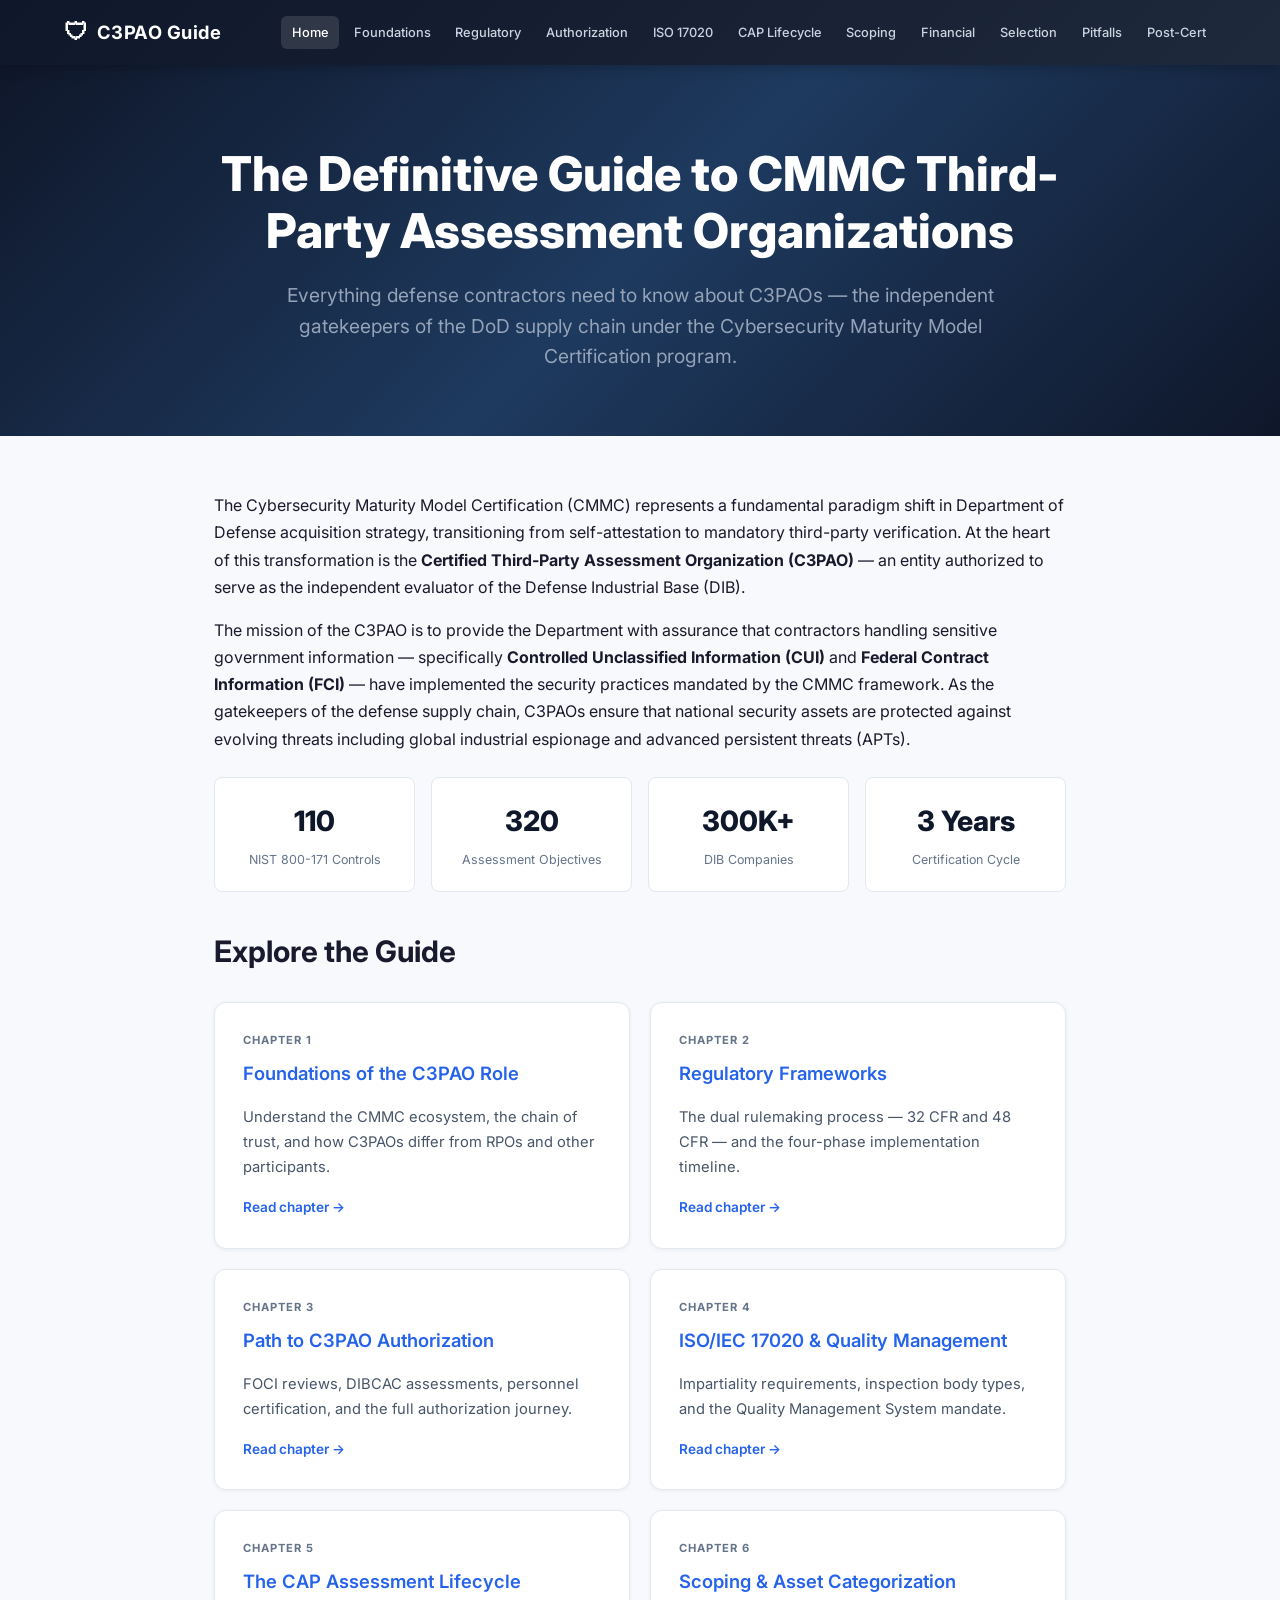
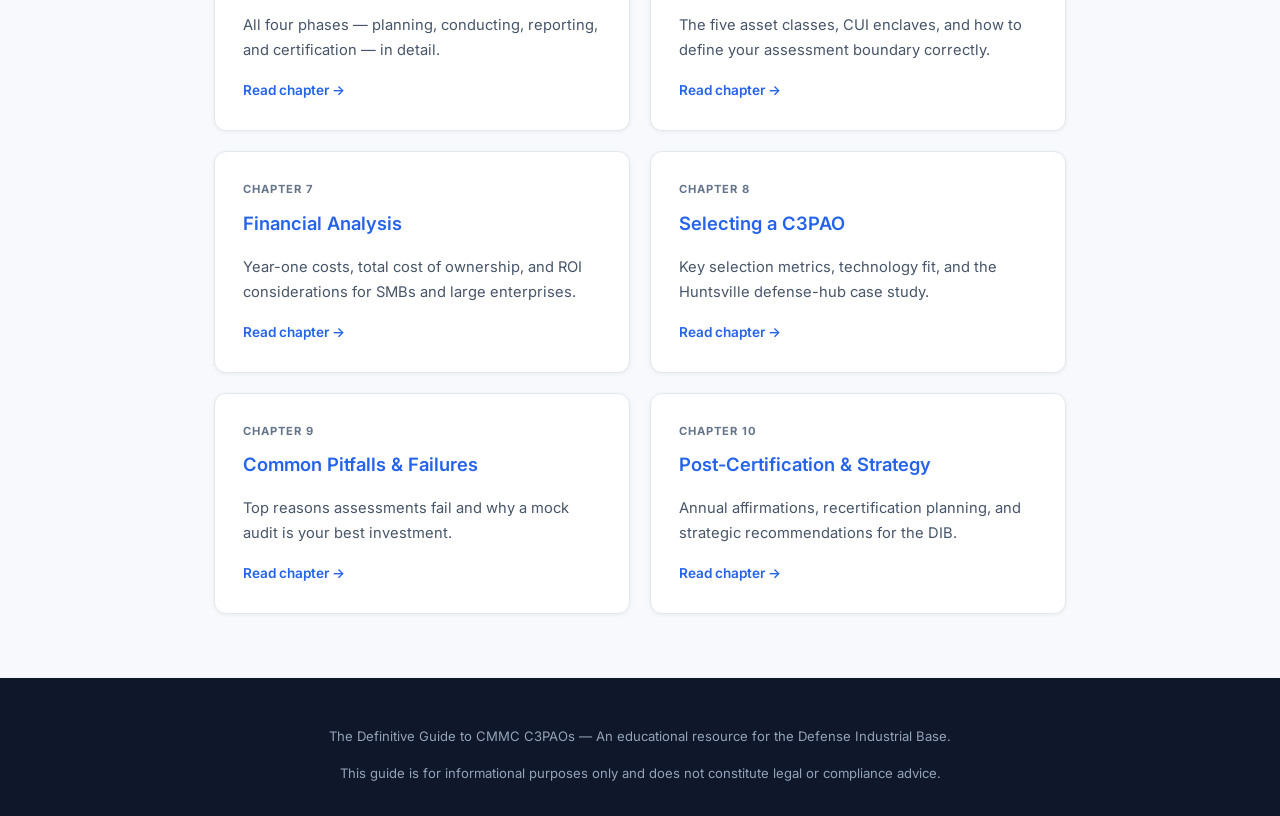
==== index.html @ a5c23c10 "Build complete CMMC C3PAO guide website with 10 chapters Static site covering the definitive guide t" ====
<!DOCTYPE html>
<html lang="en">
<head>
  <meta charset="UTF-8">
  <meta name="viewport" content="width=device-width, initial-scale=1.0">
  <title>The Definitive Guide to CMMC C3PAOs</title>
  <meta name="description" content="Comprehensive guide to CMMC Third-Party Assessment Organizations (C3PAOs) — roles, requirements, costs, and certification process for the Defense Industrial Base.">
  <link rel="preconnect" href="https://fonts.googleapis.com">
  <link href="https://fonts.googleapis.com/css2?family=Inter:wght@400;500;600;700;800&display=swap" rel="stylesheet">
  <link rel="stylesheet" href="css/style.css">
</head>
<body>

<header class="site-header">
  <div class="header-inner">
    <div class="logo"><span class="shield">&#128737;</span> <a href="index.html">C3PAO Guide</a></div>
    <button class="nav-toggle" aria-label="Toggle navigation" onclick="document.querySelector('.main-nav').classList.toggle('open')">&#9776;</button>
    <nav class="main-nav">
      <a href="index.html" class="active">Home</a>
      <a href="pages/foundations.html">Foundations</a>
      <a href="pages/regulatory.html">Regulatory</a>
      <a href="pages/authorization.html">Authorization</a>
      <a href="pages/iso-17020.html">ISO 17020</a>
      <a href="pages/cap-lifecycle.html">CAP Lifecycle</a>
      <a href="pages/scoping.html">Scoping</a>
      <a href="pages/financial.html">Financial</a>
      <a href="pages/selection.html">Selection</a>
      <a href="pages/pitfalls.html">Pitfalls</a>
      <a href="pages/post-certification.html">Post-Cert</a>
    </nav>
  </div>
</header>

<section class="hero">
  <h1>The Definitive Guide to CMMC Third-Party Assessment Organizations</h1>
  <p class="subtitle">Everything defense contractors need to know about C3PAOs — the independent gatekeepers of the DoD supply chain under the Cybersecurity Maturity Model Certification program.</p>
</section>

<div class="content">
  <p>The Cybersecurity Maturity Model Certification (CMMC) represents a fundamental paradigm shift in Department of Defense acquisition strategy, transitioning from self-attestation to mandatory third-party verification. At the heart of this transformation is the <strong>Certified Third-Party Assessment Organization (C3PAO)</strong> — an entity authorized to serve as the independent evaluator of the Defense Industrial Base (DIB).</p>

  <p>The mission of the C3PAO is to provide the Department with assurance that contractors handling sensitive government information — specifically <strong>Controlled Unclassified Information (CUI)</strong> and <strong>Federal Contract Information (FCI)</strong> — have implemented the security practices mandated by the CMMC framework. As the gatekeepers of the defense supply chain, C3PAOs ensure that national security assets are protected against evolving threats including global industrial espionage and advanced persistent threats (APTs).</p>

  <div class="stat-row">
    <div class="stat-box">
      <div class="big">110</div>
      <div class="label">NIST 800-171 Controls</div>
    </div>
    <div class="stat-box">
      <div class="big">320</div>
      <div class="label">Assessment Objectives</div>
    </div>
    <div class="stat-box">
      <div class="big">300K+</div>
      <div class="label">DIB Companies</div>
    </div>
    <div class="stat-box">
      <div class="big">3 Years</div>
      <div class="label">Certification Cycle</div>
    </div>
  </div>

  <h2>Explore the Guide</h2>

  <div class="card-grid">
    <a class="card" href="pages/foundations.html">
      <div class="num">Chapter 1</div>
      <h3>Foundations of the C3PAO Role</h3>
      <p>Understand the CMMC ecosystem, the chain of trust, and how C3PAOs differ from RPOs and other participants.</p>
      <span class="read-more">Read chapter &rarr;</span>
    </a>
    <a class="card" href="pages/regulatory.html">
      <div class="num">Chapter 2</div>
      <h3>Regulatory Frameworks</h3>
      <p>The dual rulemaking process — 32 CFR and 48 CFR — and the four-phase implementation timeline.</p>
      <span class="read-more">Read chapter &rarr;</span>
    </a>
    <a class="card" href="pages/authorization.html">
      <div class="num">Chapter 3</div>
      <h3>Path to C3PAO Authorization</h3>
      <p>FOCI reviews, DIBCAC assessments, personnel certification, and the full authorization journey.</p>
      <span class="read-more">Read chapter &rarr;</span>
    </a>
    <a class="card" href="pages/iso-17020.html">
      <div class="num">Chapter 4</div>
      <h3>ISO/IEC 17020 &amp; Quality Management</h3>
      <p>Impartiality requirements, inspection body types, and the Quality Management System mandate.</p>
      <span class="read-more">Read chapter &rarr;</span>
    </a>
    <a class="card" href="pages/cap-lifecycle.html">
      <div class="num">Chapter 5</div>
      <h3>The CAP Assessment Lifecycle</h3>
      <p>All four phases — planning, conducting, reporting, and certification — in detail.</p>
      <span class="read-more">Read chapter &rarr;</span>
    </a>
    <a class="card" href="pages/scoping.html">
      <div class="num">Chapter 6</div>
      <h3>Scoping &amp; Asset Categorization</h3>
      <p>The five asset classes, CUI enclaves, and how to define your assessment boundary correctly.</p>
      <span class="read-more">Read chapter &rarr;</span>
    </a>
    <a class="card" href="pages/financial.html">
      <div class="num">Chapter 7</div>
      <h3>Financial Analysis</h3>
      <p>Year-one costs, total cost of ownership, and ROI considerations for SMBs and large enterprises.</p>
      <span class="read-more">Read chapter &rarr;</span>
    </a>
    <a class="card" href="pages/selection.html">
      <div class="num">Chapter 8</div>
      <h3>Selecting a C3PAO</h3>
      <p>Key selection metrics, technology fit, and the Huntsville defense-hub case study.</p>
      <span class="read-more">Read chapter &rarr;</span>
    </a>
    <a class="card" href="pages/pitfalls.html">
      <div class="num">Chapter 9</div>
      <h3>Common Pitfalls &amp; Failures</h3>
      <p>Top reasons assessments fail and why a mock audit is your best investment.</p>
      <span class="read-more">Read chapter &rarr;</span>
    </a>
    <a class="card" href="pages/post-certification.html">
      <div class="num">Chapter 10</div>
      <h3>Post-Certification &amp; Strategy</h3>
      <p>Annual affirmations, recertification planning, and strategic recommendations for the DIB.</p>
      <span class="read-more">Read chapter &rarr;</span>
    </a>
  </div>
</div>

<footer class="site-footer">
  <p>The Definitive Guide to CMMC C3PAOs &mdash; An educational resource for the Defense Industrial Base.</p>
  <p>This guide is for informational purposes only and does not constitute legal or compliance advice.</p>
</footer>

</body>
</html>
---- css/style.css ----
/* === Reset & Base === */
*, *::before, *::after { box-sizing: border-box; margin: 0; padding: 0; }
html { scroll-behavior: smooth; }
body {
  font-family: 'Inter', -apple-system, BlinkMacSystemFont, 'Segoe UI', Roboto, sans-serif;
  line-height: 1.7;
  color: #1a1a2e;
  background: #f8f9fc;
}

/* === Typography === */
h1 { font-size: 2.5rem; font-weight: 800; line-height: 1.2; }
h2 { font-size: 1.85rem; font-weight: 700; line-height: 1.3; margin-top: 2.5rem; }
h3 { font-size: 1.35rem; font-weight: 600; margin-top: 2rem; }
h4 { font-size: 1.1rem; font-weight: 600; margin-top: 1.5rem; }
p { margin-top: 1rem; }
a { color: #2563eb; text-decoration: none; }
a:hover { text-decoration: underline; }

/* === Header / Nav === */
.site-header {
  background: linear-gradient(135deg, #0f172a 0%, #1e293b 100%);
  color: #fff;
  position: sticky;
  top: 0;
  z-index: 100;
  box-shadow: 0 2px 12px rgba(0,0,0,.25);
}
.header-inner {
  max-width: 1200px;
  margin: 0 auto;
  padding: .75rem 1.5rem;
  display: flex;
  align-items: center;
  justify-content: space-between;
}
.logo {
  font-size: 1.15rem;
  font-weight: 700;
  letter-spacing: .5px;
  color: #fff;
  display: flex;
  align-items: center;
  gap: .5rem;
}
.logo .shield { font-size: 1.5rem; }
.logo a { color: #fff; text-decoration: none; }

/* Desktop nav */
.main-nav { display: flex; gap: .25rem; flex-wrap: wrap; }
.main-nav a {
  color: #cbd5e1;
  font-size: .8rem;
  font-weight: 500;
  padding: .35rem .65rem;
  border-radius: 6px;
  transition: background .15s, color .15s;
  white-space: nowrap;
}
.main-nav a:hover, .main-nav a.active {
  background: rgba(255,255,255,.12);
  color: #fff;
  text-decoration: none;
}

/* Mobile hamburger */
.nav-toggle { display: none; background: none; border: none; color: #fff; font-size: 1.5rem; cursor: pointer; }
@media (max-width: 900px) {
  .nav-toggle { display: block; }
  .main-nav {
    display: none;
    flex-direction: column;
    position: absolute;
    top: 100%;
    left: 0; right: 0;
    background: #0f172a;
    padding: .5rem 1rem 1rem;
    gap: 0;
  }
  .main-nav.open { display: flex; }
  .main-nav a { padding: .6rem .5rem; font-size: .9rem; border-radius: 0; border-bottom: 1px solid rgba(255,255,255,.06); }
}

/* === Hero === */
.hero {
  background: linear-gradient(135deg, #0f172a 0%, #1e3a5f 50%, #0f172a 100%);
  color: #fff;
  padding: 5rem 1.5rem 4rem;
  text-align: center;
}
.hero h1 { font-size: 3rem; max-width: 900px; margin: 0 auto; }
.hero .subtitle {
  font-size: 1.2rem;
  color: #94a3b8;
  max-width: 750px;
  margin: 1.25rem auto 0;
  line-height: 1.6;
}
@media (max-width: 640px) { .hero h1 { font-size: 2rem; } .hero .subtitle { font-size: 1rem; } }

/* === Content Container === */
.content {
  max-width: 900px;
  margin: 0 auto;
  padding: 2.5rem 1.5rem 4rem;
}

/* === Page-level hero (inner pages) === */
.page-hero {
  background: linear-gradient(135deg, #0f172a 0%, #1e3a5f 100%);
  color: #fff;
  padding: 3.5rem 1.5rem 2.5rem;
  text-align: center;
}
.page-hero h1 { font-size: 2.25rem; max-width: 800px; margin: 0 auto; }
.page-hero .page-num {
  display: inline-block;
  background: rgba(255,255,255,.12);
  font-size: .75rem;
  font-weight: 700;
  letter-spacing: 1px;
  text-transform: uppercase;
  padding: .3rem .85rem;
  border-radius: 999px;
  margin-bottom: 1rem;
}

/* === Cards Grid (home) === */
.card-grid {
  display: grid;
  grid-template-columns: repeat(auto-fill, minmax(280px, 1fr));
  gap: 1.25rem;
  margin-top: 2rem;
}
.card {
  background: #fff;
  border-radius: 12px;
  padding: 1.75rem;
  box-shadow: 0 1px 4px rgba(0,0,0,.06);
  border: 1px solid #e2e8f0;
  transition: transform .15s, box-shadow .15s;
  display: flex;
  flex-direction: column;
}
.card:hover {
  transform: translateY(-3px);
  box-shadow: 0 8px 24px rgba(0,0,0,.1);
}
.card .num {
  font-size: .7rem;
  font-weight: 700;
  letter-spacing: 1px;
  text-transform: uppercase;
  color: #64748b;
  margin-bottom: .5rem;
}
.card h3 { margin-top: 0; font-size: 1.15rem; }
.card p { color: #475569; font-size: .92rem; flex: 1; }
.card .read-more {
  display: inline-block;
  margin-top: 1rem;
  font-size: .85rem;
  font-weight: 600;
  color: #2563eb;
}

/* === Tables === */
.table-wrap { overflow-x: auto; margin: 1.5rem 0; }
table {
  width: 100%;
  border-collapse: collapse;
  font-size: .9rem;
  background: #fff;
  border-radius: 8px;
  overflow: hidden;
  box-shadow: 0 1px 4px rgba(0,0,0,.06);
}
thead { background: #0f172a; color: #fff; }
th { padding: .75rem 1rem; text-align: left; font-weight: 600; font-size: .8rem; letter-spacing: .5px; text-transform: uppercase; }
td { padding: .75rem 1rem; border-bottom: 1px solid #e2e8f0; }
tbody tr:last-child td { border-bottom: none; }
tbody tr:nth-child(even) { background: #f8fafc; }

/* === Callout / Info Box === */
.callout {
  background: #eff6ff;
  border-left: 4px solid #2563eb;
  padding: 1.25rem 1.5rem;
  border-radius: 0 8px 8px 0;
  margin: 1.5rem 0;
  font-size: .95rem;
}
.callout.warning {
  background: #fef3c7;
  border-left-color: #f59e0b;
}
.callout.danger {
  background: #fef2f2;
  border-left-color: #ef4444;
}

/* === Ordered / Unordered Lists === */
.content ul, .content ol {
  margin: 1rem 0 1rem 1.5rem;
}
.content li { margin-bottom: .4rem; }
.content li strong { color: #0f172a; }

/* === Breadcrumb === */
.breadcrumb {
  max-width: 900px;
  margin: 0 auto;
  padding: 1rem 1.5rem 0;
  font-size: .82rem;
  color: #64748b;
}
.breadcrumb a { color: #2563eb; }

/* === Page navigation (prev / next) === */
.page-nav {
  display: flex;
  justify-content: space-between;
  gap: 1rem;
  margin-top: 3rem;
  padding-top: 2rem;
  border-top: 1px solid #e2e8f0;
}
.page-nav a {
  display: block;
  padding: 1rem 1.25rem;
  background: #fff;
  border: 1px solid #e2e8f0;
  border-radius: 8px;
  font-size: .9rem;
  font-weight: 500;
  transition: border-color .15s, box-shadow .15s;
  max-width: 48%;
}
.page-nav a:hover { border-color: #2563eb; box-shadow: 0 2px 8px rgba(37,99,235,.12); text-decoration: none; }
.page-nav .label { display: block; font-size: .7rem; text-transform: uppercase; letter-spacing: .5px; color: #64748b; margin-bottom: .25rem; }
.page-nav .next { text-align: right; margin-left: auto; }

/* === Footer === */
.site-footer {
  background: #0f172a;
  color: #94a3b8;
  text-align: center;
  padding: 2rem 1.5rem;
  font-size: .82rem;
  line-height: 1.6;
}
.site-footer a { color: #60a5fa; }

/* === References === */
.references {
  margin-top: 3rem;
  padding-top: 1.5rem;
  border-top: 1px solid #e2e8f0;
}
.references h3 { font-size: 1rem; margin-top: 0; margin-bottom: .75rem; }
.references ol { font-size: .82rem; color: #64748b; padding-left: 1.5rem; }
.references li { margin-bottom: .35rem; }
.references a { font-size: .82rem; }

/* === Phase Timeline (visual) === */
.timeline { margin: 2rem 0; }
.timeline-item {
  display: flex;
  gap: 1.25rem;
  padding-bottom: 1.5rem;
  position: relative;
}
.timeline-item::before {
  content: '';
  position: absolute;
  left: 15px;
  top: 32px;
  bottom: 0;
  width: 2px;
  background: #cbd5e1;
}
.timeline-item:last-child::before { display: none; }
.timeline-dot {
  width: 32px;
  height: 32px;
  border-radius: 50%;
  background: #2563eb;
  color: #fff;
  font-size: .8rem;
  font-weight: 700;
  display: flex;
  align-items: center;
  justify-content: center;
  flex-shrink: 0;
  z-index: 1;
}
.timeline-body h4 { margin-top: 0; font-size: 1rem; }
.timeline-body p { margin-top: .25rem; font-size: .92rem; color: #475569; }

/* === Stat boxes === */
.stat-row {
  display: grid;
  grid-template-columns: repeat(auto-fit, minmax(180px, 1fr));
  gap: 1rem;
  margin: 1.5rem 0;
}
.stat-box {
  background: #fff;
  border-radius: 8px;
  padding: 1.25rem;
  text-align: center;
  border: 1px solid #e2e8f0;
}
.stat-box .big { font-size: 1.75rem; font-weight: 800; color: #0f172a; }
.stat-box .label { font-size: .78rem; color: #64748b; margin-top: .25rem; }
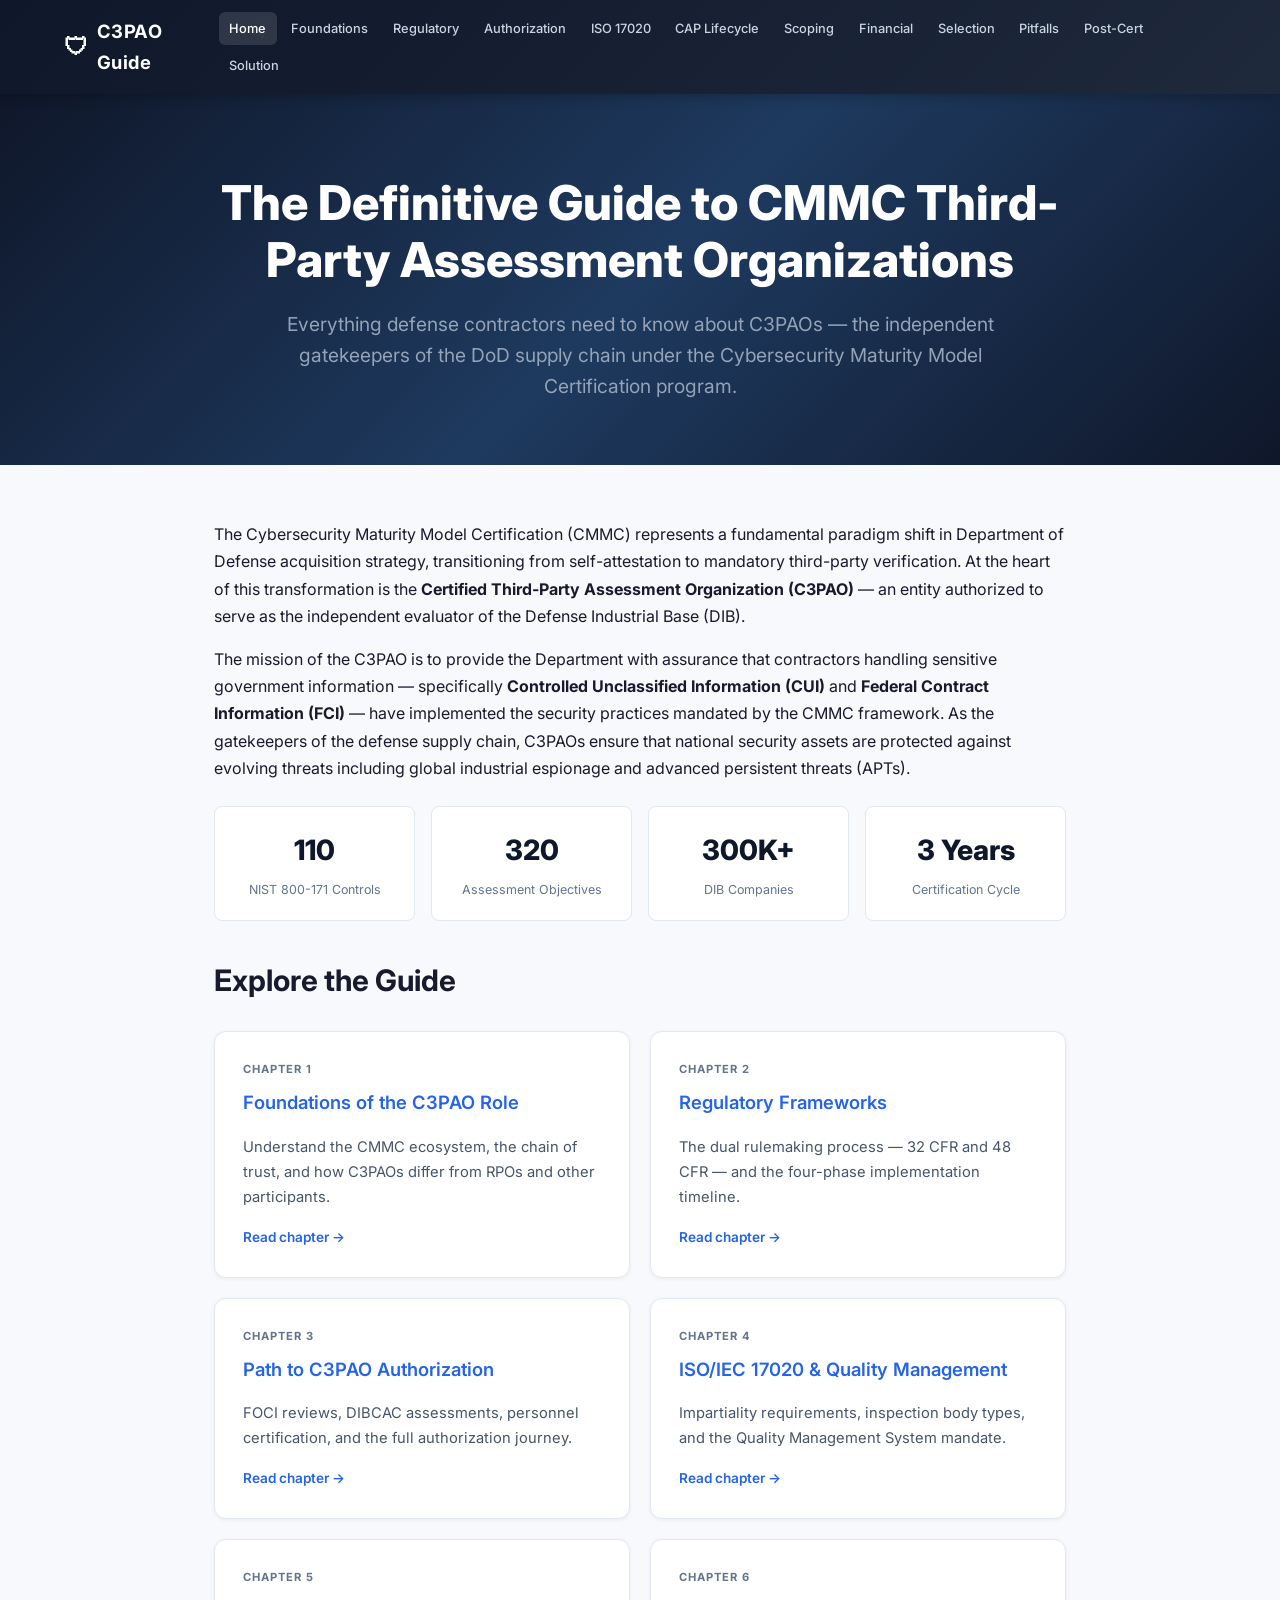
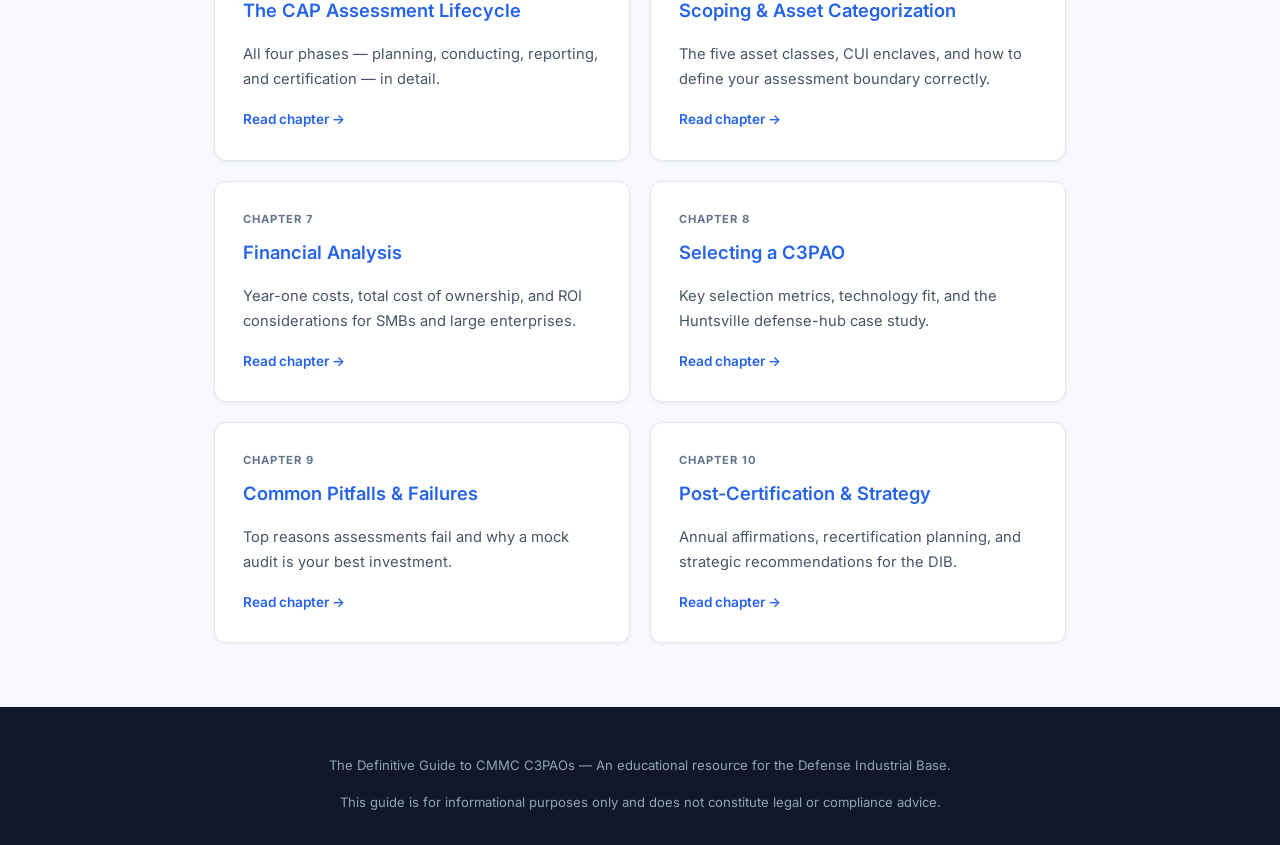
==== commit f48d3d99: "Add Solution page: Beyond the Checklist by MAD Security New page covering what most C3PAOs aren't te" ====
--- a/index.html
+++ b/index.html
@@ -27,6 +27,7 @@
       <a href="pages/selection.html">Selection</a>
       <a href="pages/pitfalls.html">Pitfalls</a>
       <a href="pages/post-certification.html">Post-Cert</a>
+      <a href="pages/solution.html">Solution</a>
     </nav>
   </div>
 </header>
